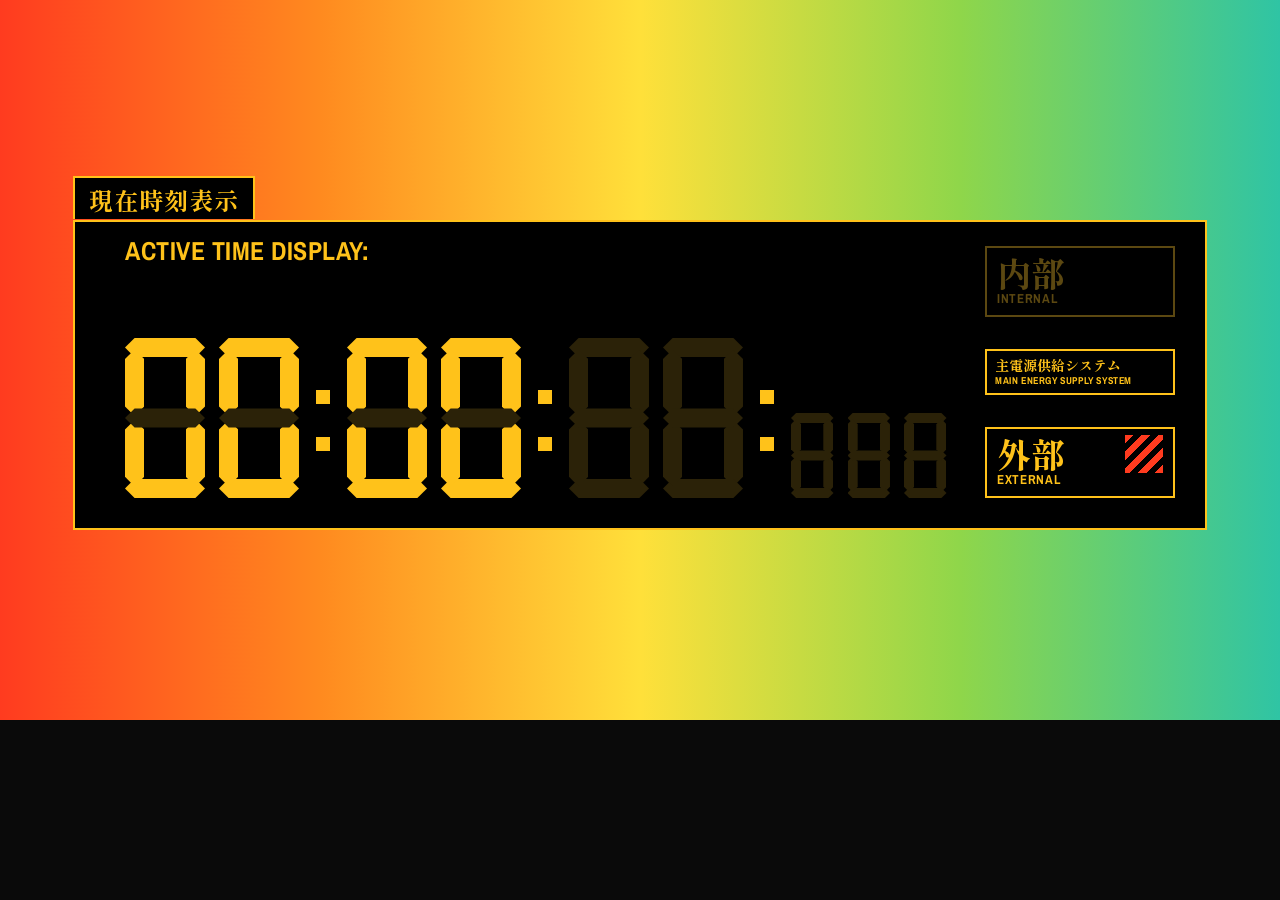
==== C-1/index.html @ af68a283 "C-1 UI" ====
<!doctype html>
<html lang="en">
<head>
  <meta charset="utf-8">
  <meta name="viewport" content="width=device-width, initial-scale=1">
  <title>NGE Active Time Display Study</title>

  <!-- Fonts: if these fail to load, the label and tab fall back to generic faces -->
  <link rel="preconnect" href="https://fonts.googleapis.com">
  <link rel="stylesheet" href="https://fonts.googleapis.com/css2?family=Archivo+Narrow:wght@700&family=Shippori+Mincho+B1:wght@800&display=swap">

  <link rel="stylesheet" href="style.css">
</head>
<body>

  <!-- The screen: a fixed 1280x720 box with the rainbow gradient as its background -->
  <main class="screen">

    <!-- Black panel. The tab and label are positioned against it. -->
    <section class="panel">

      <div class="tab" lang="ja">現在時刻表示</div>
      <div class="label">ACTIVE TIME DISPLAY:</div>

      <!-- Seven-segment readout, HH:MM:SS:mmm.
           Every segment is an <i>. Static digits mark lit segments with "on".
           Live digits have no "on": CSS animations light them (see section 8).
           Segments: a top, b top-right, c bottom-right, d bottom,
                     e bottom-left, f top-left, g middle.
           The digits count down from 00:00:59.999 and loop every 60 seconds. -->
      <div class="readout" role="img" aria-label="Active time display, counting down in milliseconds">

        <!-- HH: frozen at 00 -->
        <span class="digit"><i class="a on"></i><i class="b on"></i><i class="c on"></i><i class="d on"></i><i class="e on"></i><i class="f on"></i><i class="g"></i></span>
        <span class="digit"><i class="a on"></i><i class="b on"></i><i class="c on"></i><i class="d on"></i><i class="e on"></i><i class="f on"></i><i class="g"></i></span>
        <span class="colon"></span>

        <!-- MM: frozen at 00 -->
        <span class="digit"><i class="a on"></i><i class="b on"></i><i class="c on"></i><i class="d on"></i><i class="e on"></i><i class="f on"></i><i class="g"></i></span>
        <span class="digit"><i class="a on"></i><i class="b on"></i><i class="c on"></i><i class="d on"></i><i class="e on"></i><i class="f on"></i><i class="g"></i></span>
        <span class="colon"></span>

        <!-- SS: tens counts 5 to 0 (6 states, 10s each), units counts 9 to 0 (1s each) -->
        <span class="digit digit--live digit--six digit--s-tens"><i class="a"></i><i class="b"></i><i class="c"></i><i class="d"></i><i class="e"></i><i class="f"></i><i class="g"></i></span>
        <span class="digit digit--live digit--s-units"><i class="a"></i><i class="b"></i><i class="c"></i><i class="d"></i><i class="e"></i><i class="f"></i><i class="g"></i></span>
        <span class="colon"></span>

        <!-- Milliseconds: smaller digits, each 10x faster than the one before it -->
        <span class="digit digit--ms digit--live digit--ms-hundreds"><i class="a"></i><i class="b"></i><i class="c"></i><i class="d"></i><i class="e"></i><i class="f"></i><i class="g"></i></span>
        <span class="digit digit--ms digit--live digit--ms-tens"><i class="a"></i><i class="b"></i><i class="c"></i><i class="d"></i><i class="e"></i><i class="f"></i><i class="g"></i></span>
        <span class="digit digit--ms digit--live digit--ms-ones"><i class="a"></i><i class="b"></i><i class="c"></i><i class="d"></i><i class="e"></i><i class="f"></i><i class="g"></i></span>

      </div>

      <!-- Right column: inactive source, system label, active source -->
      <div class="side">
        <div class="src src--off" aria-hidden="true">
          <div>
            <div class="src__jp" lang="ja">内部</div>
            <div class="src__en">INTERNAL</div>
          </div>
        </div>

        <div class="supply">
          <div class="supply__jp" lang="ja">主電源供給システム</div>
          <div class="supply__en">MAIN ENERGY SUPPLY SYSTEM</div>
        </div>

        <div class="src src--on">
          <div>
            <div class="src__jp" lang="ja">外部</div>
            <div class="src__en">EXTERNAL</div>
          </div>
          <div class="src__hazard"></div>
        </div>
      </div>
    </section>

  </main>

</body>
</html>
---- C-1/style.css ----
/* =========================================================
   NGE ACTIVE TIME DISPLAY STUDY
   Pure CSS. No JavaScript.
   Read top to bottom: variables, layout, type, graphics, motion.
   ========================================================= */


/* ---------- 1. VARIABLES ----------
   --lit and --ghost are the two states of every segment.
   The unlit "ghost" segments stay faintly visible, like the real display.
   --rainbow is the screen background: red, orange, yellow, green, teal. */
:root {
  --lit: #ffc21a;
  --ghost: #2b2208;
  --dim: #5c4811;        /* text and outlines of inactive indicators */
  --alert: #ff3b1f;      /* hazard stripes */
  --panel: #000000;

  --rainbow: linear-gradient(
    90deg,
    #ff3b1f 0%,
    #ff8a1f 25%,
    #ffe03a 50%,
    #8fd64a 75%,
    #2fc4a4 100%
  );

  --font-jp: 'Shippori Mincho B1', serif;
  --font-label: 'Archivo Narrow', sans-serif;
}

body {
  margin: 0;
  background: #0a0a0a;   /* page behind the screen, slightly lighter so the edge is visible */
}


/* ---------- 2. THE SCREEN ----------
   Fixed size, position: relative so the panel can be placed with
   absolute offsets, overflow: hidden so nothing leaks out. */
.screen {
  position: relative;
  width: 1280px;
  height: 720px;
  box-sizing: border-box;
  background: var(--rainbow);
  overflow: hidden;
  margin: 0 auto;
}


/* ---------- 3. PANEL ----------
   The black plate the readout sits on. The tab and label are placed
   against it, so they move together if the panel moves. */
.panel {
  position: absolute;
  left: 73px;
  top: 220px;
  width: 1134px;
  height: 310px;
  box-sizing: border-box;
  background: var(--panel);
  border: 2px solid var(--lit);
}


/* ---------- 4. TYPE ---------- */

/* Outlined tab that sticks up from the top-left corner of the panel.
   Its bottom border is removed so it reads as part of the panel. */
.tab {
  position: absolute;
  left: -2px;
  top: -46px;
  padding: 6px 14px 4px;
  background: var(--panel);
  border: 2px solid var(--lit);
  border-bottom: none;
  font-family: var(--font-jp);
  font-weight: 800;
  font-size: 24px;
  line-height: 1.3;
  letter-spacing: 0.04em;
  color: var(--lit);
}

.label {
  position: absolute;
  left: 50px;
  top: 16px;
  font-family: var(--font-label);
  font-weight: 700;
  font-size: 26px;
  line-height: 1;
  letter-spacing: 0.02em;
  color: var(--lit);
}


/* ---------- 5. THE READOUT ----------
   A flex row, aligned to the baseline so the small millisecond digits
   sit level with the bottom of the big ones. */
.readout {
  position: absolute;
  left: 50px;
  bottom: 30px;
  display: flex;
  align-items: flex-end;
  gap: 14px;
}


/* ---------- 6. SEVEN-SEGMENT DIGIT ----------
   Everything is sized in em, so changing a digit's font-size scales the
   whole digit, including its stroke thickness. Width is half the height.
   Each segment is an <i>, shaped with clip-path into a beveled bar. */
.digit {
  --t: 0.12em;        /* stroke thickness */
  --g: 0.012em;       /* small gap that separates neighboring segments */
  position: relative;
  display: block;
  flex: none;
  width: 0.5em;
  height: 1em;
  font-size: 160px;
}
.digit--ms { font-size: 85px; }

.digit i {
  position: absolute;
  display: block;
  background-color: var(--ghost);
}
.digit i.on { background-color: var(--lit); }

/* Horizontal bars: a (top), g (middle), d (bottom) */
.digit .a, .digit .g, .digit .d {
  left: 0;
  width: 0.5em;
  height: var(--t);
  clip-path: polygon(
    calc(var(--t) / 2) 0,
    calc(100% - var(--t) / 2) 0,
    100% 50%,
    calc(100% - var(--t) / 2) 100%,
    calc(var(--t) / 2) 100%,
    0 50%
  );
}
.digit .a { top: 0; }
.digit .g { top: calc((1em - var(--t)) / 2); }
.digit .d { top: calc(1em - var(--t)); }

/* Vertical bars: b and f (upper), c and e (lower) */
.digit .b, .digit .c, .digit .e, .digit .f {
  width: var(--t);
  height: calc((1em - var(--t)) / 2 - 2 * var(--g));
  clip-path: polygon(
    0 calc(var(--t) / 2),
    50% 0,
    100% calc(var(--t) / 2),
    100% calc(100% - var(--t) / 2),
    50% 100%,
    0 calc(100% - var(--t) / 2)
  );
}
.digit .b, .digit .f { top: calc(var(--t) / 2 + var(--g)); }
.digit .c, .digit .e { top: calc(50% + var(--g)); }
.digit .f, .digit .e { left: 0; }
.digit .b, .digit .c { left: calc(0.5em - var(--t)); }

/* Separator: two square dots */
.colon {
  position: relative;
  flex: none;
  width: 20px;
  height: 160px;
}
.colon::before,
.colon::after {
  content: "";
  position: absolute;
  left: 3px;
  width: 14px;
  height: 14px;
  background: var(--lit);
}
.colon::before { top: 52px; }
.colon::after  { top: 99px; }


/* ---------- 7. SIDE PANELS ----------
   A column on the right of the panel, pinned to the same top and bottom
   margins as the readout. space-between spreads three boxes down it:
   an inactive source, the system label, and the active source. */
.side {
  position: absolute;
  right: 30px;
  top: 24px;
  bottom: 30px;
  width: 190px;
  display: flex;
  flex-direction: column;
  justify-content: space-between;
  color: var(--lit);
}

/* Power source box. The inactive one is the same box in --dim colors,
   so "on" versus "off" is a color swap, not a different shape. */
.src {
  display: flex;
  justify-content: space-between;
  align-items: flex-start;
  padding: 6px 10px 8px;
  border: 2px solid var(--lit);
}
.src--off {
  border-color: var(--dim);
  color: var(--dim);
}
.src__jp {
  font-family: var(--font-jp);
  font-weight: 800;
  font-size: 34px;
  line-height: 1.1;
}
.src__en {
  font-family: var(--font-label);
  font-weight: 700;
  font-size: 13px;
  line-height: 1.2;
  letter-spacing: 0.05em;
}

/* Hazard block: hard color stops make sharp stripes, as in W-1 */
.src__hazard {
  width: 38px;
  height: 38px;
  background: repeating-linear-gradient(
    -45deg,
    var(--alert) 0,
    var(--alert) 6px,
    var(--panel) 6px,
    var(--panel) 12px
  );
}

.supply {
  padding: 5px 8px 6px;
  border: 2px solid var(--lit);
}
.supply__jp {
  font-family: var(--font-jp);
  font-weight: 800;
  font-size: 14px;
  line-height: 1.3;
}
.supply__en {
  font-family: var(--font-label);
  font-weight: 700;
  font-size: 10px;
  line-height: 1.2;
  letter-spacing: 0.06em;
}


/* ---------- 8. MOTION ----------
   Counting without JavaScript. Every live digit runs one animation per
   segment, and each animation holds that segment lit or dark for one step
   at a time. steps(1) makes the change instant instead of a fade.

   A digit counts DOWN, so its first step is its highest value (9, or 5 for
   the tens of seconds) and its last step is 0. Each digit has one cycle
   length: ten steps for a normal digit, six for the tens of seconds.

   Every cycle divides evenly into 60 seconds, and all animations start
   together, so the display is a seamless 00:00:59.999 to 00:00:00.000 loop.

   The 1 ms digit cycles every 10 ms, faster than a screen refreshes, so it
   only ever shows a blur of changing digits. That is the intended look. */

.digit--live i {
  animation-duration: var(--cycle);
  animation-timing-function: steps(1);
  animation-iteration-count: infinite;
}

.digit--s-tens      { --cycle: 60s; }
.digit--s-units     { --cycle: 10s; }
.digit--ms-hundreds { --cycle: 1s; }
.digit--ms-tens     { --cycle: 0.1s; }
.digit--ms-ones     { --cycle: 0.01s; }

/* Ten-state digits use seg-*, the six-state digit uses seg6-* */
.digit--live .a { animation-name: seg-a; }
.digit--live .b { animation-name: seg-b; }
.digit--live .c { animation-name: seg-c; }
.digit--live .d { animation-name: seg-d; }
.digit--live .e { animation-name: seg-e; }
.digit--live .f { animation-name: seg-f; }
.digit--live .g { animation-name: seg-g; }

.digit--six .a { animation-name: seg6-a; }
.digit--six .b { animation-name: seg6-b; }
.digit--six .c { animation-name: seg6-c; }
.digit--six .d { animation-name: seg6-d; }
.digit--six .e { animation-name: seg6-e; }
.digit--six .f { animation-name: seg6-f; }
.digit--six .g { animation-name: seg6-g; }

/* Generated lookup: which segments are lit at each step of a digit.
   Ten steps, 9 down to 0, then six steps, 5 down to 0. Each keyframe is
   written only where a segment changes state. */
@keyframes seg-a {
  0% { background-color: var(--lit); }
  50% { background-color: var(--ghost); }
  60% { background-color: var(--lit); }
  80% { background-color: var(--ghost); }
  90% { background-color: var(--lit); }
}
@keyframes seg-b {
  0% { background-color: var(--lit); }
  30% { background-color: var(--ghost); }
  50% { background-color: var(--lit); }
}
@keyframes seg-c {
  0% { background-color: var(--lit); }
  70% { background-color: var(--ghost); }
  80% { background-color: var(--lit); }
}
@keyframes seg-d {
  0% { background-color: var(--lit); }
  20% { background-color: var(--ghost); }
  30% { background-color: var(--lit); }
  50% { background-color: var(--ghost); }
  60% { background-color: var(--lit); }
  80% { background-color: var(--ghost); }
  90% { background-color: var(--lit); }
}
@keyframes seg-e {
  0% { background-color: var(--ghost); }
  10% { background-color: var(--lit); }
  20% { background-color: var(--ghost); }
  30% { background-color: var(--lit); }
  40% { background-color: var(--ghost); }
  70% { background-color: var(--lit); }
  80% { background-color: var(--ghost); }
  90% { background-color: var(--lit); }
}
@keyframes seg-f {
  0% { background-color: var(--lit); }
  20% { background-color: var(--ghost); }
  30% { background-color: var(--lit); }
  60% { background-color: var(--ghost); }
  90% { background-color: var(--lit); }
}
@keyframes seg-g {
  0% { background-color: var(--lit); }
  20% { background-color: var(--ghost); }
  30% { background-color: var(--lit); }
  80% { background-color: var(--ghost); }
}

@keyframes seg6-a {
  0% { background-color: var(--lit); }
  16.6667% { background-color: var(--ghost); }
  33.3333% { background-color: var(--lit); }
  66.6667% { background-color: var(--ghost); }
  83.3333% { background-color: var(--lit); }
}
@keyframes seg6-b {
  0% { background-color: var(--ghost); }
  16.6667% { background-color: var(--lit); }
}
@keyframes seg6-c {
  0% { background-color: var(--lit); }
  50% { background-color: var(--ghost); }
  66.6667% { background-color: var(--lit); }
}
@keyframes seg6-d {
  0% { background-color: var(--lit); }
  16.6667% { background-color: var(--ghost); }
  33.3333% { background-color: var(--lit); }
  66.6667% { background-color: var(--ghost); }
  83.3333% { background-color: var(--lit); }
}
@keyframes seg6-e {
  0% { background-color: var(--ghost); }
  50% { background-color: var(--lit); }
  66.6667% { background-color: var(--ghost); }
  83.3333% { background-color: var(--lit); }
}
@keyframes seg6-f {
  0% { background-color: var(--lit); }
  33.3333% { background-color: var(--ghost); }
  83.3333% { background-color: var(--lit); }
}
@keyframes seg6-g {
  0% { background-color: var(--lit); }
  66.6667% { background-color: var(--ghost); }
}

/* Good habit: respect users who turn off motion in their system settings.
   Pausing, rather than removing, the animations freezes the display on its
   first frame (00:00:59.999) instead of leaving every segment dark. */
@media (prefers-reduced-motion: reduce) {
  .digit--live i { animation-play-state: paused; }
}
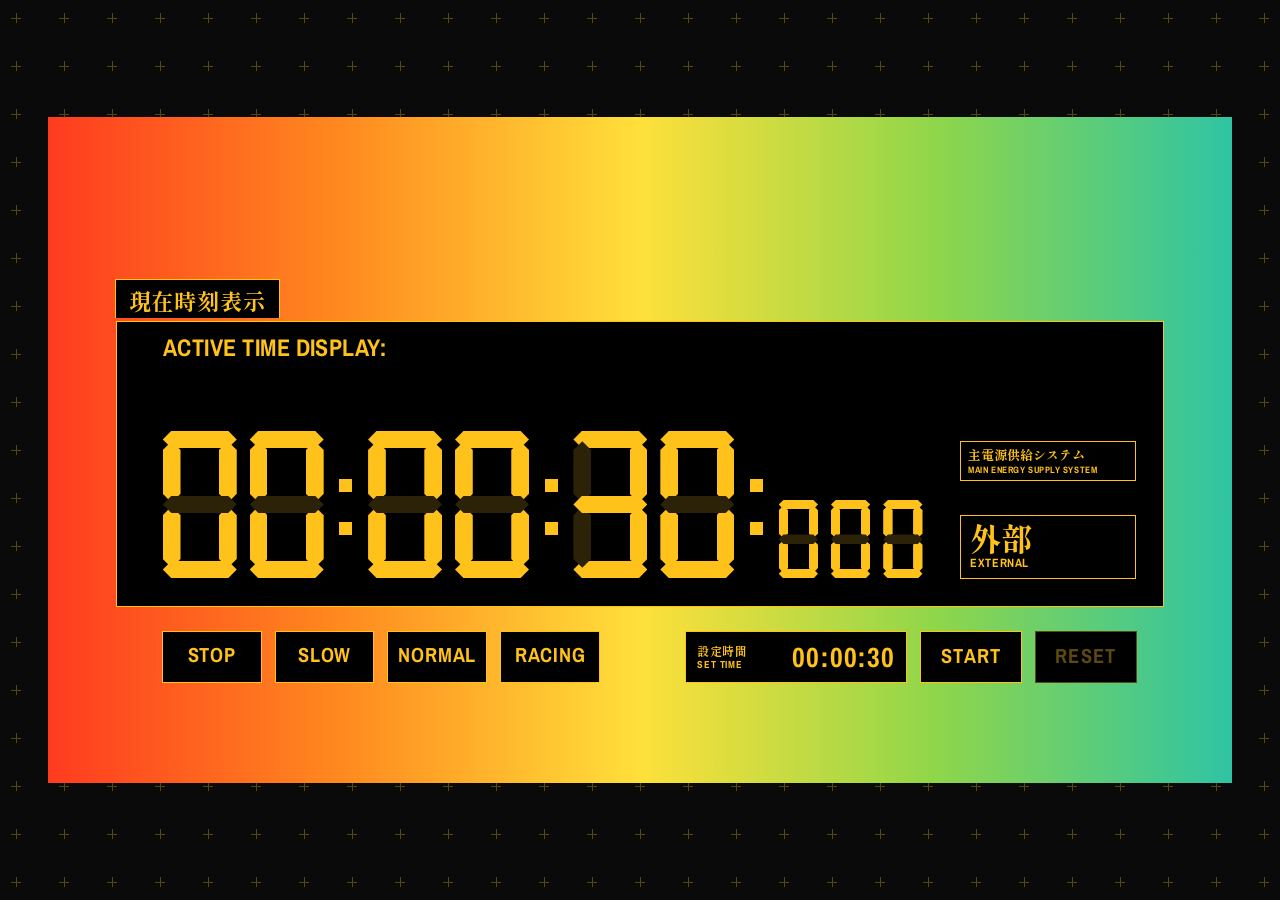
==== commit cd107115: "Add interactive countdown, alert, fit-to-window and alarm to C-1 - script.js drives a seven-segment " ====
--- a/C-1/index.html
+++ b/C-1/index.html
@@ -2,7 +2,7 @@
 <html lang="en">
 <head>
   <meta charset="utf-8">
-  <meta name="viewport" content="width=device-width, initial-scale=1">
+  <meta name="viewport" content="width=device-width, initial-scale=1, minimum-scale=1">
   <title>NGE Active Time Display Study</title>
 
   <!-- Fonts: if these fail to load, the label and tab fall back to generic faces -->
@@ -10,11 +10,17 @@
   <link rel="stylesheet" href="https://fonts.googleapis.com/css2?family=Archivo+Narrow:wght@700&family=Shippori+Mincho+B1:wght@800&display=swap">
 
   <link rel="stylesheet" href="style.css">
+  <script src="script.js" defer></script>
 </head>
 <body>
 
-  <!-- The screen: a fixed 1280x720 box with the rainbow gradient as its background -->
-  <main class="screen">
+  <!-- The screen: a fixed 1280x720 box (scaled to fit the window by script.js) with the rainbow gradient as its background.
+       script.js sets data-state here: idle, running or done. -->
+  <main class="screen" data-state="idle">
+
+    <!-- Hazard bands along the top and bottom edges. Hidden until the countdown ends. -->
+    <div class="hazard hazard--top" aria-hidden="true"></div>
+    <div class="hazard hazard--bottom" aria-hidden="true"></div>
 
     <!-- Black panel. The tab and label are positioned against it. -->
     <section class="panel">
@@ -22,43 +28,54 @@
       <div class="tab" lang="ja">現在時刻表示</div>
       <div class="label">ACTIVE TIME DISPLAY:</div>
 
-      <!-- Seven-segment readout, HH:MM:SS:mmm.
-           Every segment is an <i>. Static digits mark lit segments with "on".
-           Live digits have no "on": CSS animations light them (see section 8).
+      <!-- Shown, and blinking, only when the countdown ends -->
+      <div class="alarm">
+        <div class="alarm__jp" lang="ja">警告</div>
+        <div>
+          <div class="alarm__en">WARNING</div>
+          <div class="alarm__sub">EMERGENCY</div>
+        </div>
+      </div>
+
+      <!-- Seven-segment readout: HH:MM:SS then milliseconds, nine digits in all.
+           Every segment is an <i>. A digit is lit by its data-v attribute
+           (0 to 9), which script.js updates; the segment table is in
+           style.css section 6. Without the script every digit stays at 0.
            Segments: a top, b top-right, c bottom-right, d bottom,
-                     e bottom-left, f top-left, g middle.
-           The digits count down from 00:00:59.999 and loop every 60 seconds. -->
-      <div class="readout" role="img" aria-label="Active time display, counting down in milliseconds">
+                     e bottom-left, f top-left, g middle. -->
+      <div class="readout" role="img" aria-label="Active time display">
 
-        <!-- HH: frozen at 00 -->
-        <span class="digit"><i class="a on"></i><i class="b on"></i><i class="c on"></i><i class="d on"></i><i class="e on"></i><i class="f on"></i><i class="g"></i></span>
-        <span class="digit"><i class="a on"></i><i class="b on"></i><i class="c on"></i><i class="d on"></i><i class="e on"></i><i class="f on"></i><i class="g"></i></span>
+        <!-- HH -->
+        <span class="digit" data-v="0"><i class="a"></i><i class="b"></i><i class="c"></i><i class="d"></i><i class="e"></i><i class="f"></i><i class="g"></i></span>
+        <span class="digit" data-v="0"><i class="a"></i><i class="b"></i><i class="c"></i><i class="d"></i><i class="e"></i><i class="f"></i><i class="g"></i></span>
         <span class="colon"></span>
 
-        <!-- MM: frozen at 00 -->
-        <span class="digit"><i class="a on"></i><i class="b on"></i><i class="c on"></i><i class="d on"></i><i class="e on"></i><i class="f on"></i><i class="g"></i></span>
-        <span class="digit"><i class="a on"></i><i class="b on"></i><i class="c on"></i><i class="d on"></i><i class="e on"></i><i class="f on"></i><i class="g"></i></span>
+        <!-- MM -->
+        <span class="digit" data-v="0"><i class="a"></i><i class="b"></i><i class="c"></i><i class="d"></i><i class="e"></i><i class="f"></i><i class="g"></i></span>
+        <span class="digit" data-v="0"><i class="a"></i><i class="b"></i><i class="c"></i><i class="d"></i><i class="e"></i><i class="f"></i><i class="g"></i></span>
         <span class="colon"></span>
 
-        <!-- SS: tens counts 5 to 0 (6 states, 10s each), units counts 9 to 0 (1s each) -->
-        <span class="digit digit--live digit--six digit--s-tens"><i class="a"></i><i class="b"></i><i class="c"></i><i class="d"></i><i class="e"></i><i class="f"></i><i class="g"></i></span>
-        <span class="digit digit--live digit--s-units"><i class="a"></i><i class="b"></i><i class="c"></i><i class="d"></i><i class="e"></i><i class="f"></i><i class="g"></i></span>
+        <!-- SS -->
+        <span class="digit" data-v="0"><i class="a"></i><i class="b"></i><i class="c"></i><i class="d"></i><i class="e"></i><i class="f"></i><i class="g"></i></span>
+        <span class="digit" data-v="0"><i class="a"></i><i class="b"></i><i class="c"></i><i class="d"></i><i class="e"></i><i class="f"></i><i class="g"></i></span>
         <span class="colon"></span>
 
-        <!-- Milliseconds: smaller digits, each 10x faster than the one before it -->
-        <span class="digit digit--ms digit--live digit--ms-hundreds"><i class="a"></i><i class="b"></i><i class="c"></i><i class="d"></i><i class="e"></i><i class="f"></i><i class="g"></i></span>
-        <span class="digit digit--ms digit--live digit--ms-tens"><i class="a"></i><i class="b"></i><i class="c"></i><i class="d"></i><i class="e"></i><i class="f"></i><i class="g"></i></span>
-        <span class="digit digit--ms digit--live digit--ms-ones"><i class="a"></i><i class="b"></i><i class="c"></i><i class="d"></i><i class="e"></i><i class="f"></i><i class="g"></i></span>
+        <!-- Milliseconds: smaller digits -->
+        <span class="digit digit--ms" data-v="0"><i class="a"></i><i class="b"></i><i class="c"></i><i class="d"></i><i class="e"></i><i class="f"></i><i class="g"></i></span>
+        <span class="digit digit--ms" data-v="0"><i class="a"></i><i class="b"></i><i class="c"></i><i class="d"></i><i class="e"></i><i class="f"></i><i class="g"></i></span>
+        <span class="digit digit--ms" data-v="0"><i class="a"></i><i class="b"></i><i class="c"></i><i class="d"></i><i class="e"></i><i class="f"></i><i class="g"></i></span>
 
       </div>
 
-      <!-- Right column: inactive source, system label, active source -->
+      <!-- Right column: EXTERNAL while idle. Once the countdown starts the display
+           runs on battery, so INTERNAL lights up and shows its hazard block. -->
       <div class="side">
-        <div class="src src--off" aria-hidden="true">
+        <div class="src src--internal">
           <div>
             <div class="src__jp" lang="ja">内部</div>
             <div class="src__en">INTERNAL</div>
           </div>
+          <div class="src__hazard"></div>
         </div>
 
         <div class="supply">
@@ -66,17 +83,48 @@
           <div class="supply__en">MAIN ENERGY SUPPLY SYSTEM</div>
         </div>
 
-        <div class="src src--on">
+        <div class="src src--external">
           <div>
             <div class="src__jp" lang="ja">外部</div>
             <div class="src__en">EXTERNAL</div>
           </div>
-          <div class="src__hazard"></div>
         </div>
       </div>
     </section>
 
+    <!-- Controls. Hidden until script.js runs, since nothing here works without it. -->
+    <div class="controls" hidden>
+
+      <!-- Labels only. RACING is highlighted while the countdown runs. -->
+      <ul class="modes" aria-label="Operating mode">
+        <li class="mode mode--stop">STOP</li>
+        <li class="mode mode--slow">SLOW</li>
+        <li class="mode mode--normal">NORMAL</li>
+        <li class="mode mode--racing">RACING</li>
+      </ul>
+
+      <form class="entry" novalidate>
+        <label class="field">
+          <span class="field__label"><span lang="ja">設定時間</span>SET TIME</span>
+          <input class="field__input" id="time" type="text" inputmode="numeric" autocomplete="off" value="00:00:30" aria-describedby="time-hint">
+        </label>
+        <button class="btn" id="start" type="submit">START</button>
+        <button class="btn" id="reset" type="button">RESET</button>
+      </form>
+    </div>
+
+    <!-- Read aloud, not shown. Announces when the countdown starts and ends. -->
+    <p class="sr-only" id="time-hint">Type digits to fill hours, minutes and seconds from the right. The maximum is 99:59:59.</p>
+    <p class="sr-only" id="status" role="status"></p>
+
   </main>
+
+  <!-- Phone in portrait only: covers the screen and asks for landscape (style.css section 10) -->
+  <div class="rotate">
+    <div class="rotate__icon" aria-hidden="true"></div>
+    <div class="rotate__jp" lang="ja">画面を横向きにしてください</div>
+    <div class="rotate__en">ROTATE TO LANDSCAPE</div>
+  </div>
 
 </body>
 </html>
--- a/C-1/style.css
+++ b/C-1/style.css
@@ -1,7 +1,9 @@
 /* =========================================================
    NGE ACTIVE TIME DISPLAY STUDY
-   Pure CSS. No JavaScript.
-   Read top to bottom: variables, layout, type, graphics, motion.
+   Look and layout only. Behavior lives in script.js, which sets
+   attributes (data-v, data-state, aria-current) that the rules below
+   react to.
+   Read top to bottom: variables, layout, type, graphics, controls, state.
    ========================================================= */
 
 
@@ -13,7 +15,8 @@
   --lit: #ffc21a;
   --ghost: #2b2208;
   --dim: #5c4811;        /* text and outlines of inactive indicators */
-  --alert: #ff3b1f;      /* hazard stripes */
+  --alert: #ff3b1f;      /* warning red */
+  --alert-deep: #5c0800; /* dark end of the alert gradient */
   --panel: #000000;
 
   --rainbow: linear-gradient(
@@ -25,19 +28,42 @@
     #2fc4a4 100%
   );
 
+  /* Replaces the rainbow when the countdown ends */
+  --alert-gradient: linear-gradient(
+    90deg,
+    var(--alert-deep) 0%,
+    var(--alert) 50%,
+    var(--alert-deep) 100%
+  );
+
   --font-jp: 'Shippori Mincho B1', serif;
   --font-label: 'Archivo Narrow', sans-serif;
 }
 
 body {
   margin: 0;
-  background: #0a0a0a;   /* page behind the screen, slightly lighter so the edge is visible */
+  min-height: 100vh;
+  min-height: 100dvh;
+  display: grid;         /* with margin: auto on .screen, centers it both ways */
+  background-color: #0a0a0a;   /* page behind the screen, slightly lighter so the edge is visible */
+
+  /* Registration marks: a grid of small plus signs, as on the reference maps.
+     One 48px SVG tile with a 1px cross at its center, repeated across the page.
+     Centered, so the grid is symmetric around the screen. The stage is opaque
+     and covers the marks, so they only show in the margin around it. The
+     stroke is #584410, a dim amber close to --dim. An SVG url cannot read a
+     CSS variable, so the hex is written out here as %23584410. */
+  background-image: url("data:image/svg+xml,%3Csvg xmlns='http://www.w3.org/2000/svg' width='48' height='48'%3E%3Cpath d='M19 24.5h10M24.5 19v10' stroke='%23584410' stroke-width='1' fill='none'/%3E%3C/svg%3E");
+  background-position: center;
 }
 
 
 /* ---------- 2. THE SCREEN ----------
    Fixed size, position: relative so the panel can be placed with
-   absolute offsets, overflow: hidden so nothing leaks out. */
+   absolute offsets, overflow: hidden so nothing leaks out. The auto margin
+   centers it in the window both ways. In a window smaller than the screen the
+   margin drops to zero, so the page scrolls instead of clipping the left and
+   top edges, which centering with place-items would do. */
 .screen {
   position: relative;
   width: 1280px;
@@ -45,7 +71,8 @@
   box-sizing: border-box;
   background: var(--rainbow);
   overflow: hidden;
-  margin: 0 auto;
+  margin: auto;
+  zoom: var(--scale, 1);   /* set by script.js to fit the window, see section 10 */
 }
 
 
@@ -131,7 +158,21 @@
   display: block;
   background-color: var(--ghost);
 }
-.digit i.on { background-color: var(--lit); }
+
+/* Which segments light for each value. script.js only ever sets data-v on
+   the digit, and this table does the rest. One rule, ten selectors. */
+.digit[data-v="0"] :is(.a, .b, .c, .d, .e, .f),
+.digit[data-v="1"] :is(.b, .c),
+.digit[data-v="2"] :is(.a, .b, .d, .e, .g),
+.digit[data-v="3"] :is(.a, .b, .c, .d, .g),
+.digit[data-v="4"] :is(.b, .c, .f, .g),
+.digit[data-v="5"] :is(.a, .c, .d, .f, .g),
+.digit[data-v="6"] :is(.a, .c, .d, .e, .f, .g),
+.digit[data-v="7"] :is(.a, .b, .c),
+.digit[data-v="8"] :is(.a, .b, .c, .d, .e, .f, .g),
+.digit[data-v="9"] :is(.a, .b, .c, .d, .f, .g) {
+  background-color: var(--lit);
+}
 
 /* Horizontal bars: a (top), g (middle), d (bottom) */
 .digit .a, .digit .g, .digit .d {
@@ -205,8 +246,10 @@
   color: var(--lit);
 }
 
-/* Power source box. The inactive one is the same box in --dim colors,
-   so "on" versus "off" is a color swap, not a different shape. */
+/* Power source box. The inactive one is switched off completely: hidden, so
+   it blends into the black panel, and left out of what screen readers read.
+   The box keeps its space, so nothing shifts when the source swaps.
+   Which one is active is decided in section 9. */
 .src {
   display: flex;
   justify-content: space-between;
@@ -214,10 +257,7 @@
   padding: 6px 10px 8px;
   border: 2px solid var(--lit);
 }
-.src--off {
-  border-color: var(--dim);
-  color: var(--dim);
-}
+.src--internal { visibility: hidden; }
 .src__jp {
   font-family: var(--font-jp);
   font-weight: 800;
@@ -232,10 +272,14 @@
   letter-spacing: 0.05em;
 }
 
-/* Hazard block: hard color stops make sharp stripes, as in W-1 */
+/* Hazard block: hard color stops make sharp stripes, as in W-1. It marks
+   battery power, so it belongs to INTERNAL and only shows while that box is
+   lit (section 9). */
 .src__hazard {
-  width: 38px;
-  height: 38px;
+  display: none;
+  align-self: center;   /* .src aligns its items to the top; this one centers */
+  width: 90px;
+  height: 48px;
   background: repeating-linear-gradient(
     -45deg,
     var(--alert) 0,
@@ -264,145 +308,383 @@
 }
 
 
-/* ---------- 8. MOTION ----------
-   Counting without JavaScript. Every live digit runs one animation per
-   segment, and each animation holds that segment lit or dark for one step
-   at a time. steps(1) makes the change instant instead of a fade.
-
-   A digit counts DOWN, so its first step is its highest value (9, or 5 for
-   the tens of seconds) and its last step is 0. Each digit has one cycle
-   length: ten steps for a normal digit, six for the tens of seconds.
-
-   Every cycle divides evenly into 60 seconds, and all animations start
-   together, so the display is a seamless 00:00:59.999 to 00:00:00.000 loop.
-
-   The 1 ms digit cycles every 10 ms, faster than a screen refreshes, so it
-   only ever shows a blur of changing digits. That is the intended look. */
-
-.digit--live i {
-  animation-duration: var(--cycle);
-  animation-timing-function: steps(1);
-  animation-iteration-count: infinite;
-}
-
-.digit--s-tens      { --cycle: 60s; }
-.digit--s-units     { --cycle: 10s; }
-.digit--ms-hundreds { --cycle: 1s; }
-.digit--ms-tens     { --cycle: 0.1s; }
-.digit--ms-ones     { --cycle: 0.01s; }
-
-/* Ten-state digits use seg-*, the six-state digit uses seg6-* */
-.digit--live .a { animation-name: seg-a; }
-.digit--live .b { animation-name: seg-b; }
-.digit--live .c { animation-name: seg-c; }
-.digit--live .d { animation-name: seg-d; }
-.digit--live .e { animation-name: seg-e; }
-.digit--live .f { animation-name: seg-f; }
-.digit--live .g { animation-name: seg-g; }
-
-.digit--six .a { animation-name: seg6-a; }
-.digit--six .b { animation-name: seg6-b; }
-.digit--six .c { animation-name: seg6-c; }
-.digit--six .d { animation-name: seg6-d; }
-.digit--six .e { animation-name: seg6-e; }
-.digit--six .f { animation-name: seg6-f; }
-.digit--six .g { animation-name: seg6-g; }
-
-/* Generated lookup: which segments are lit at each step of a digit.
-   Ten steps, 9 down to 0, then six steps, 5 down to 0. Each keyframe is
-   written only where a segment changes state. */
-@keyframes seg-a {
-  0% { background-color: var(--lit); }
-  50% { background-color: var(--ghost); }
-  60% { background-color: var(--lit); }
-  80% { background-color: var(--ghost); }
-  90% { background-color: var(--lit); }
-}
-@keyframes seg-b {
-  0% { background-color: var(--lit); }
-  30% { background-color: var(--ghost); }
-  50% { background-color: var(--lit); }
-}
-@keyframes seg-c {
-  0% { background-color: var(--lit); }
-  70% { background-color: var(--ghost); }
-  80% { background-color: var(--lit); }
-}
-@keyframes seg-d {
-  0% { background-color: var(--lit); }
-  20% { background-color: var(--ghost); }
-  30% { background-color: var(--lit); }
-  50% { background-color: var(--ghost); }
-  60% { background-color: var(--lit); }
-  80% { background-color: var(--ghost); }
-  90% { background-color: var(--lit); }
-}
-@keyframes seg-e {
-  0% { background-color: var(--ghost); }
-  10% { background-color: var(--lit); }
-  20% { background-color: var(--ghost); }
-  30% { background-color: var(--lit); }
-  40% { background-color: var(--ghost); }
-  70% { background-color: var(--lit); }
-  80% { background-color: var(--ghost); }
-  90% { background-color: var(--lit); }
-}
-@keyframes seg-f {
-  0% { background-color: var(--lit); }
-  20% { background-color: var(--ghost); }
-  30% { background-color: var(--lit); }
-  60% { background-color: var(--ghost); }
-  90% { background-color: var(--lit); }
-}
-@keyframes seg-g {
-  0% { background-color: var(--lit); }
-  20% { background-color: var(--ghost); }
-  30% { background-color: var(--lit); }
-  80% { background-color: var(--ghost); }
-}
-
-@keyframes seg6-a {
-  0% { background-color: var(--lit); }
-  16.6667% { background-color: var(--ghost); }
-  33.3333% { background-color: var(--lit); }
-  66.6667% { background-color: var(--ghost); }
-  83.3333% { background-color: var(--lit); }
-}
-@keyframes seg6-b {
-  0% { background-color: var(--ghost); }
-  16.6667% { background-color: var(--lit); }
-}
-@keyframes seg6-c {
-  0% { background-color: var(--lit); }
-  50% { background-color: var(--ghost); }
-  66.6667% { background-color: var(--lit); }
-}
-@keyframes seg6-d {
-  0% { background-color: var(--lit); }
-  16.6667% { background-color: var(--ghost); }
-  33.3333% { background-color: var(--lit); }
-  66.6667% { background-color: var(--ghost); }
-  83.3333% { background-color: var(--lit); }
-}
-@keyframes seg6-e {
-  0% { background-color: var(--ghost); }
-  50% { background-color: var(--lit); }
-  66.6667% { background-color: var(--ghost); }
-  83.3333% { background-color: var(--lit); }
-}
-@keyframes seg6-f {
-  0% { background-color: var(--lit); }
-  33.3333% { background-color: var(--ghost); }
-  83.3333% { background-color: var(--lit); }
-}
-@keyframes seg6-g {
-  0% { background-color: var(--lit); }
-  66.6667% { background-color: var(--ghost); }
-}
-
-/* Good habit: respect users who turn off motion in their system settings.
-   Pausing, rather than removing, the animations freezes the display on its
-   first frame (00:00:59.999) instead of leaving every segment dark. */
+/* ---------- 8. CONTROLS ----------
+   A row under the panel, on the gradient. Mode labels on the left, the
+   time entry on the right. The row is hidden until script.js runs, because
+   controls that do nothing are worse than no controls. */
+.controls {
+  position: absolute;
+  left: 73px;
+  top: 556px;
+  width: 1134px;
+  box-sizing: border-box;
+  padding: 0 30px 0 50px;
+  display: flex;
+  justify-content: space-between;
+  align-items: center;
+}
+.controls[hidden] { display: none; }
+
+/* Mode labels. They are indicators, not buttons: nothing here is clickable.
+   script.js sets aria-current on the active one, and the red bar follows
+   that attribute. */
+.modes {
+  display: flex;
+  gap: 14px;
+  margin: 0;
+  padding: 0;
+  list-style: none;
+}
+.mode {
+  position: relative;
+  box-sizing: border-box;
+  width: 108px;
+  height: 56px;
+  display: flex;
+  align-items: center;
+  justify-content: center;
+  padding-bottom: 6px;
+  background: var(--panel);
+  border: 2px solid var(--lit);
+  font-family: var(--font-label);
+  font-weight: 700;
+  font-size: 22px;
+  letter-spacing: 0.04em;
+  color: var(--lit);
+}
+.mode[aria-current="true"]::after {
+  content: "";
+  position: absolute;
+  left: 6px;
+  right: 6px;
+  bottom: 6px;
+  height: 7px;
+  background: var(--alert);
+}
+
+/* Time entry: a field, then two buttons. All three are 56px tall so
+   they line up with the mode labels and clear the 44px tap target. */
+.entry {
+  display: flex;
+  align-items: center;
+  gap: 14px;
+}
+
+.field {
+  box-sizing: border-box;
+  width: 240px;
+  height: 56px;
+  display: flex;
+  align-items: center;
+  justify-content: space-between;
+  gap: 10px;
+  padding: 0 12px;
+  background: var(--panel);
+  border: 2px solid var(--lit);
+  color: var(--lit);
+  cursor: text;
+}
+.field__label {
+  font-family: var(--font-label);
+  font-weight: 700;
+  font-size: 11px;
+  line-height: 1.25;
+  letter-spacing: 0.08em;
+}
+.field__label [lang] {
+  display: block;
+  font-family: var(--font-jp);
+  font-weight: 800;
+  font-size: 13px;
+  letter-spacing: 0.04em;
+}
+.field__input {
+  width: 124px;
+  min-width: 0;
+  padding: 0;
+  border: 0;
+  background: transparent;
+  font-family: var(--font-label);
+  font-weight: 700;
+  font-size: 30px;
+  letter-spacing: 0.04em;
+  text-align: right;
+  color: inherit;
+  /* The field box draws the focus state, so the bare input needs no ring */
+  outline: none;
+}
+
+.btn {
+  box-sizing: border-box;
+  width: 110px;
+  height: 56px;
+  padding: 0 0 4px;
+  background: var(--panel);
+  border: 2px solid var(--lit);
+  font-family: var(--font-label);
+  font-weight: 700;
+  font-size: 22px;
+  letter-spacing: 0.06em;
+  color: var(--lit);
+  cursor: pointer;
+}
+
+/* Focus and hover are a color swap, in the same spirit as the inverted tag
+   in W-1. Strong enough to see on the gradient, and no extra elements. */
+.field:focus-within,
+.btn:hover,
+.btn:focus-visible {
+  background: var(--lit);
+  color: var(--panel);
+  outline: 3px solid var(--panel);
+  outline-offset: 2px;
+}
+
+/* Inactive controls drop to the dim palette. They stay visible, unlike the
+   power source boxes, because they are still there to be used later. */
+.btn:disabled,
+.field__input:disabled {
+  border-color: var(--dim);
+  color: var(--dim);
+  cursor: not-allowed;
+}
+.btn:disabled:hover {
+  background: var(--panel);
+  outline: none;
+}
+
+/* Visually hidden, still read aloud. Used for the status announcement. */
+.sr-only {
+  position: absolute;
+  width: 1px;
+  height: 1px;
+  margin: -1px;
+  padding: 0;
+  border: 0;
+  overflow: hidden;
+  clip: rect(0 0 0 0);
+  white-space: nowrap;
+}
+
+
+/* ---------- 9. STATE AND ALERT ----------
+   script.js sets data-state on .screen to idle, running or done.
+   idle:    the entered time is shown, frozen. Power source: EXTERNAL.
+   running: counting down. RACING is highlighted (section 8), and the
+            power source swaps from EXTERNAL to INTERNAL.
+   done:    zero reached. The screen goes to alert (below). The power
+            source stays on INTERNAL until reset.
+
+   The alert pieces are in the page from the start and stay hidden until
+   done, so nothing is added or removed by script. */
+
+/* Alert backdrop: a second gradient laid over the rainbow, invisible until
+   done. It is the first child of .screen, so the panel and controls paint
+   above it. */
+.screen::before {
+  content: "";
+  position: absolute;
+  inset: 0;
+  background: var(--alert-gradient);
+  opacity: 0;
+}
+
+/* Hazard band: red and black diagonal stripes, as in W-1. The strip inside
+   is wider than the screen and slides sideways by exactly one stripe period,
+   so the loop has no visible seam. The period along x is the 32px stripe
+   pair divided by cos(45deg), which is 45.2548px. */
+.hazard {
+  display: none;
+  position: absolute;
+  left: 0;
+  width: 100%;
+  height: 22px;
+  overflow: hidden;
+}
+.hazard--top    { top: 0; }
+.hazard--bottom { bottom: 0; }
+.hazard::before {
+  content: "";
+  position: absolute;
+  top: 0;
+  bottom: 0;
+  left: -46px;
+  width: calc(100% + 92px);
+  background: repeating-linear-gradient(
+    -45deg,
+    var(--alert) 0,
+    var(--alert) 16px,
+    var(--panel) 16px,
+    var(--panel) 32px
+  );
+}
+
+/* Warning label: a red plate with black text, in the free space beside the
+   ACTIVE TIME DISPLAY label. Black on this red is about 6.6:1. */
+.alarm {
+  display: none;
+  position: absolute;
+  left: 340px;
+  top: 14px;
+  align-items: center;
+  gap: 14px;
+  padding: 4px 16px 5px 14px;
+  background: var(--alert);
+  color: var(--panel);
+}
+.alarm__jp {
+  font-family: var(--font-jp);
+  font-weight: 800;
+  font-size: 34px;
+  line-height: 1;
+}
+.alarm__en {
+  font-family: var(--font-label);
+  font-weight: 700;
+  font-size: 24px;
+  line-height: 1;
+  letter-spacing: 0.3em;
+}
+.alarm__sub {
+  margin-top: 3px;
+  font-family: var(--font-label);
+  font-weight: 700;
+  font-size: 12px;
+  line-height: 1;
+  letter-spacing: 0.3em;
+}
+
+/* Power source swap: EXTERNAL is on while idle, with no hazard block, and
+   INTERNAL is off. Once the countdown starts the display runs on battery:
+   INTERNAL switches on and shows its hazard block, and EXTERNAL switches off.
+   It stays that way through done, until reset. */
+.screen:is([data-state="running"], [data-state="done"]) .src--internal {
+  visibility: visible;
+}
+.screen:is([data-state="running"], [data-state="done"]) .src--external {
+  visibility: hidden;
+}
+.screen:is([data-state="running"], [data-state="done"]) .src--internal .src__hazard {
+  display: block;
+}
+
+/* The alert. All five animations share one hard 1s beat, started on the
+   same frame, so they stay in step. */
+@keyframes blink {
+  0%, 49%    { opacity: 1; }
+  50%, 100%  { opacity: var(--low); }
+}
+/* The backdrop darkens instead of fading out, because fading would let the
+   rainbow show through underneath */
+@keyframes dim {
+  0%, 49%    { filter: brightness(1); }
+  50%, 100%  { filter: brightness(0.55); }
+}
+@keyframes hazard-scroll {
+  to { transform: translateX(45.2548px); }
+}
+
+/* Backdrop: the rainbow is replaced by red, which pulses dark and bright */
+.screen[data-state="done"]::before {
+  opacity: 1;
+  animation: dim 1s steps(1) infinite;
+}
+
+/* Bands appear and scroll */
+.screen[data-state="done"] .hazard { display: block; }
+.screen[data-state="done"] .hazard::before {
+  animation: hazard-scroll 0.8s linear infinite;
+}
+
+/* The hazard block on INTERNAL blinks fully on and off, so the battery-power
+   marker flashes when the time runs out. It is only displayed once the
+   countdown has started (above), so this is the done state's addition. */
+.screen[data-state="done"] .src--internal .src__hazard {
+  --low: 0;
+  animation: blink 1s steps(1) infinite;
+}
+
+/* Warning label blinks fully on and off, like WARNING in W-1 */
+.screen[data-state="done"] .alarm {
+  --low: 0;
+  display: flex;
+  animation: blink 1s steps(1) infinite;
+}
+
+/* Digits turn red and dip, but stay readable. Overriding the two color
+   variables on .readout recolors every segment and colon at once. */
+.screen[data-state="done"] .readout {
+  --lit: var(--alert);
+  --ghost: #3a0e08;
+  --low: 0.3;
+  animation: blink 1s steps(1) infinite;
+}
+
+/* Reduced motion: keep the alert, drop the movement. The red backdrop, bands,
+   label, hazard block and red digits all stay, steady, so the message still
+   gets through. */
 @media (prefers-reduced-motion: reduce) {
-  .digit--live i { animation-play-state: paused; }
-}
+  .screen[data-state="done"]::before,
+  .screen[data-state="done"] .hazard::before,
+  .screen[data-state="done"] .src--internal .src__hazard,
+  .screen[data-state="done"] .alarm,
+  .screen[data-state="done"] .readout {
+    animation: none;
+  }
+}
+
+
+/* ---------- 10. FIT TO THE WINDOW ----------
+   script.js sets --scale on the root to the largest value that fits the
+   1280x720 stage in the window, and .screen applies it with zoom. Zoom,
+   unlike transform, changes the layout size too, so the centering in section 2
+   keeps working and nothing is left over to scroll. Without the script the
+   stage stays at full size, centered, and scrolls.
+
+   Phones in portrait would shrink the stage to about a quarter of its size, too
+   small to read or tap, so below 600px wide a rotate prompt covers it instead.
+   The page cannot lock the orientation itself (that needs fullscreen and is
+   unsupported on iOS), so it asks. */
+.rotate {
+  display: none;
+}
+@media (orientation: portrait) and (max-width: 600px) {
+  .screen {
+    visibility: hidden;
+  }
+  .rotate {
+    position: fixed;
+    inset: 0;
+    display: flex;
+    flex-direction: column;
+    align-items: center;
+    justify-content: center;
+    gap: 14px;
+    padding: 24px;
+    background: var(--panel);
+    color: var(--lit);
+    text-align: center;
+  }
+  .rotate__icon {
+    width: 56px;
+    height: 88px;
+    box-sizing: border-box;
+    border: 3px solid var(--lit);
+    border-radius: 8px;
+    transform: rotate(90deg);
+    margin-bottom: 28px;
+  }
+  .rotate__jp {
+    font-family: var(--font-jp);
+    font-weight: 800;
+    font-size: 22px;
+    line-height: 1.4;
+  }
+  .rotate__en {
+    font-family: var(--font-label);
+    font-weight: 700;
+    font-size: 18px;
+    letter-spacing: 0.2em;
+    padding-left: 0.2em;   /* offsets the trailing letter space so it stays centered */
+  }
+}
